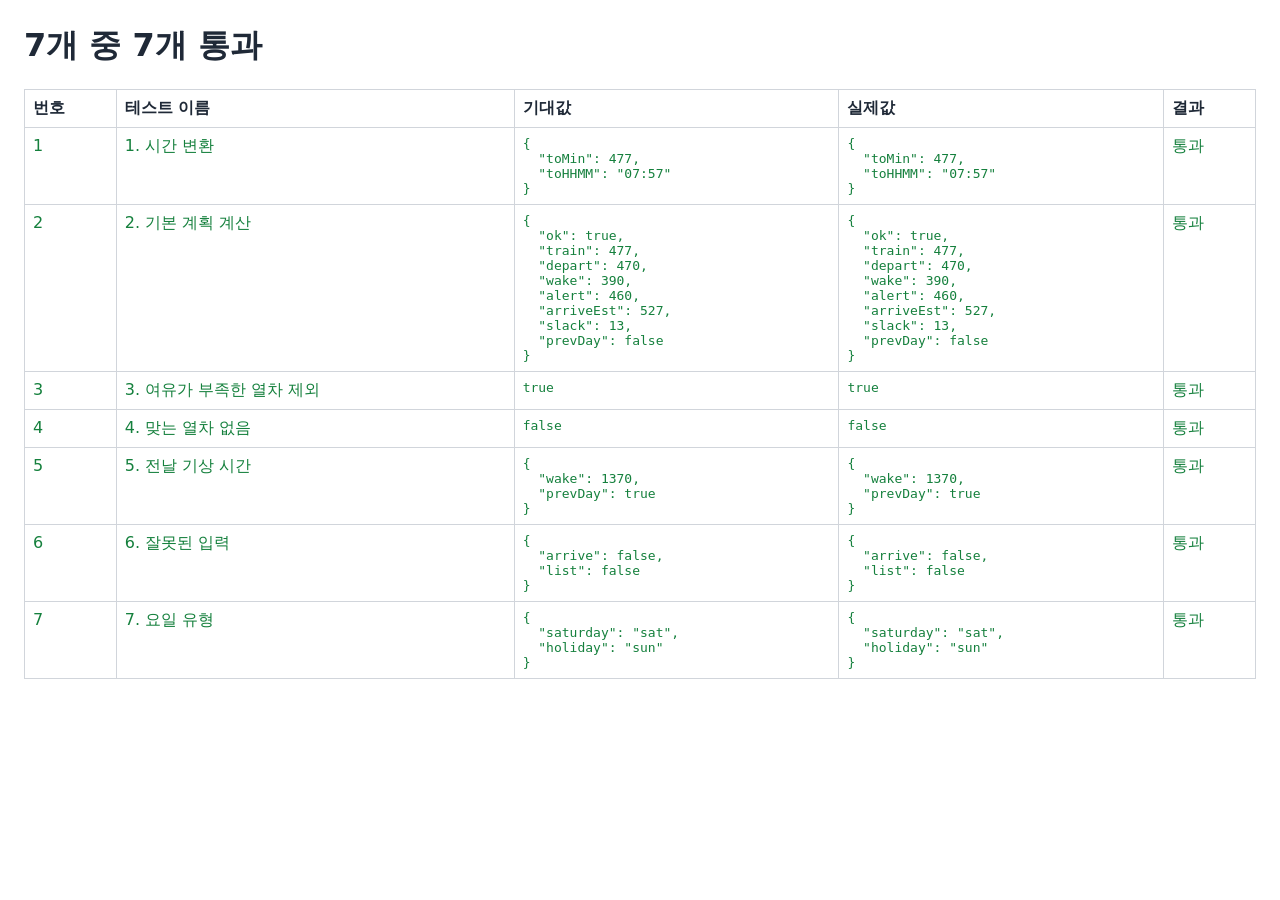
==== tests.html @ 693e3a7a "계산 테스트 7개 추가" ====
<!doctype html>
<html lang="ko">
<head>
  <meta charset="utf-8">
  <meta name="viewport" content="width=device-width, initial-scale=1">
  <title>나갈시간 테스트</title>
  <style>
    body {
      margin: 24px;
      font-family: system-ui, -apple-system, BlinkMacSystemFont, "Segoe UI", sans-serif;
      color: #1f2937;
    }

    table {
      border-collapse: collapse;
      width: 100%;
    }

    th,
    td {
      border: 1px solid #d1d5db;
      padding: 8px;
      text-align: left;
      vertical-align: top;
    }

    .passed {
      color: #15803d;
    }

    .failed {
      color: #dc2626;
    }

    pre {
      margin: 0;
      white-space: pre-wrap;
      word-break: break-word;
    }
  </style>
</head>
<body>
  <h1 id="summary">테스트 실행 중...</h1>
  <table>
    <thead>
      <tr>
        <th>번호</th>
        <th>테스트 이름</th>
        <th>기대값</th>
        <th>실제값</th>
        <th>결과</th>
      </tr>
    </thead>
    <tbody id="results"></tbody>
  </table>

  <script src="data/timetable.js"></script>
  <script src="js/time.js"></script>
  <script src="js/calc.js"></script>
  <script src="tests/tests.js"></script>
</body>
</html>
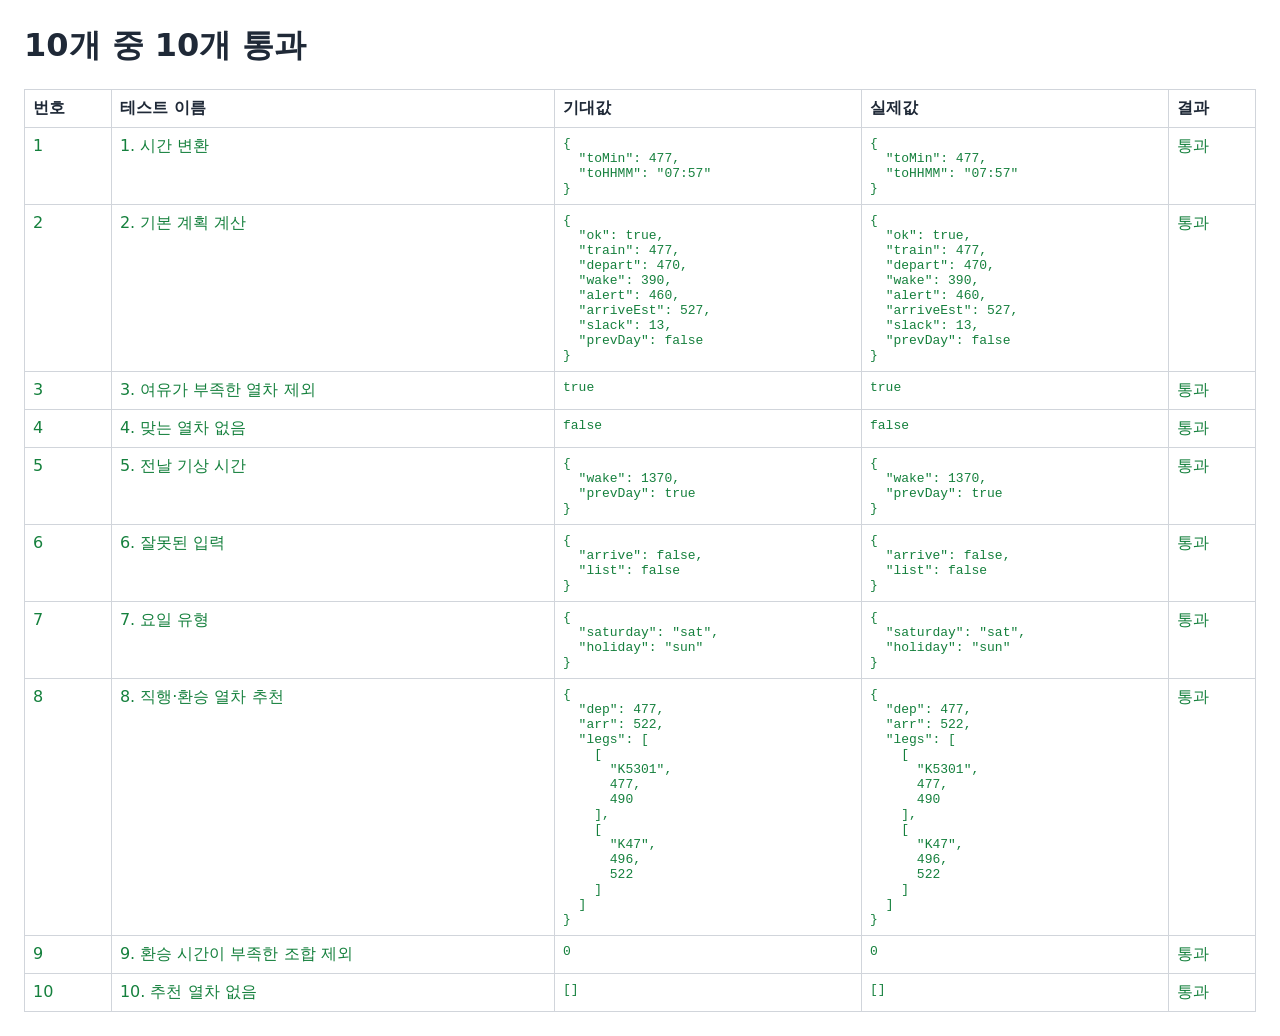
==== commit 56b8e7f6: "열차 추천 계산 추가" ====
--- a/tests.html
+++ b/tests.html
@@ -55,6 +55,7 @@
   </table>
 
   <script src="data/timetable.js"></script>
+  <script src="data/trips.js"></script>
   <script src="js/time.js"></script>
   <script src="js/calc.js"></script>
   <script src="tests/tests.js"></script>
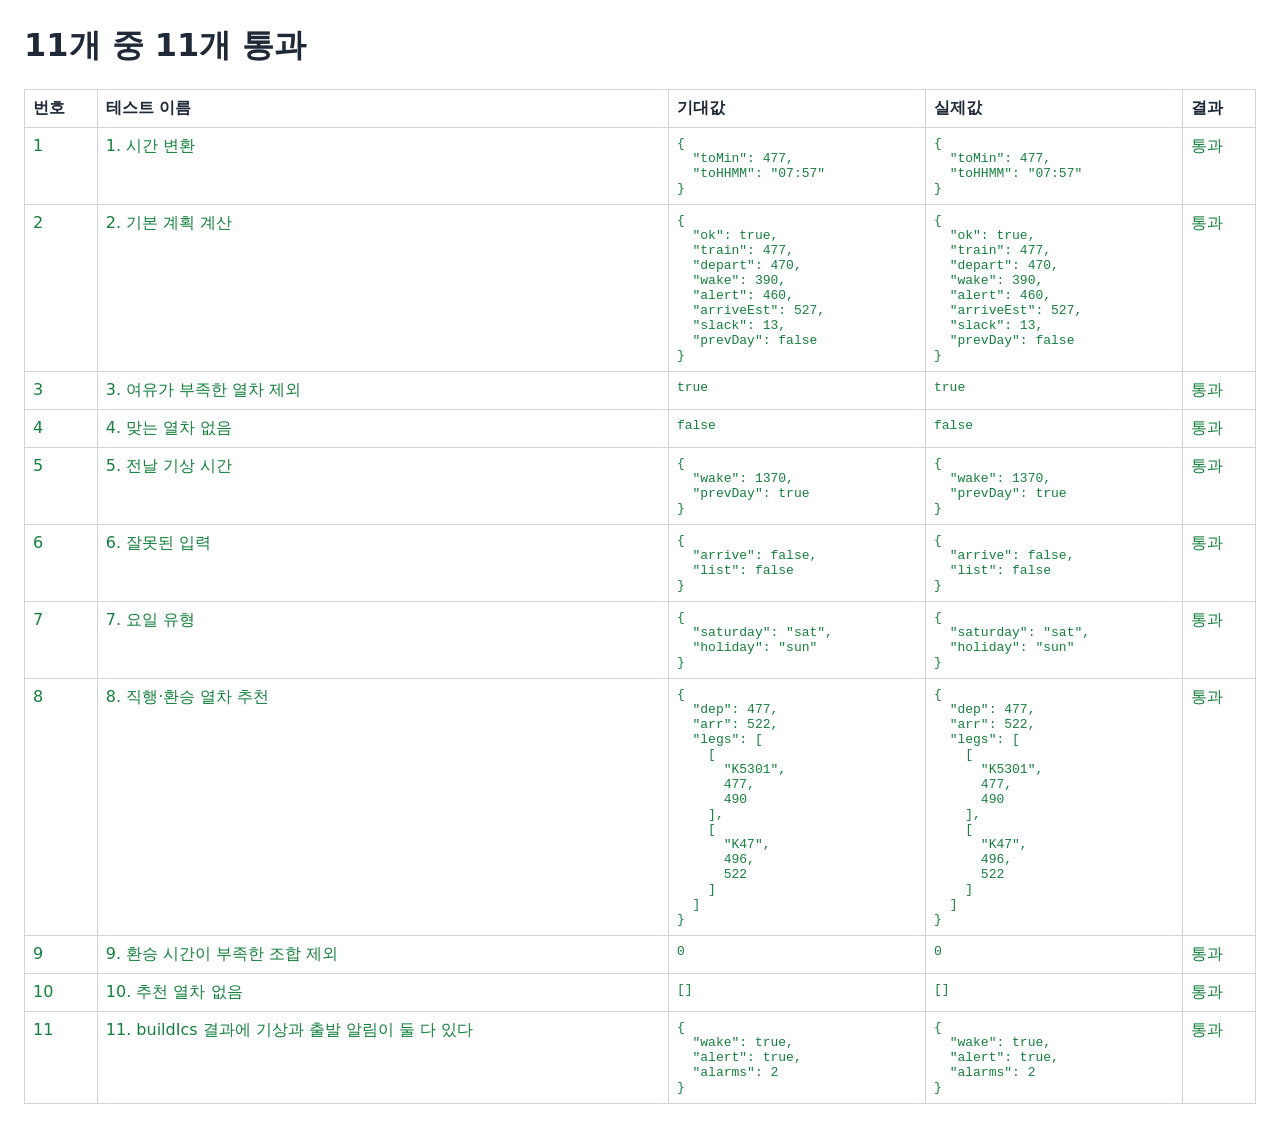
==== commit 0b054682: "캘린더에 기상 알림 추가" ====
--- a/tests.html
+++ b/tests.html
@@ -58,6 +58,7 @@
   <script src="data/trips.js"></script>
   <script src="js/time.js"></script>
   <script src="js/calc.js"></script>
+  <script src="js/ics.js"></script>
   <script src="tests/tests.js"></script>
 </body>
 </html>
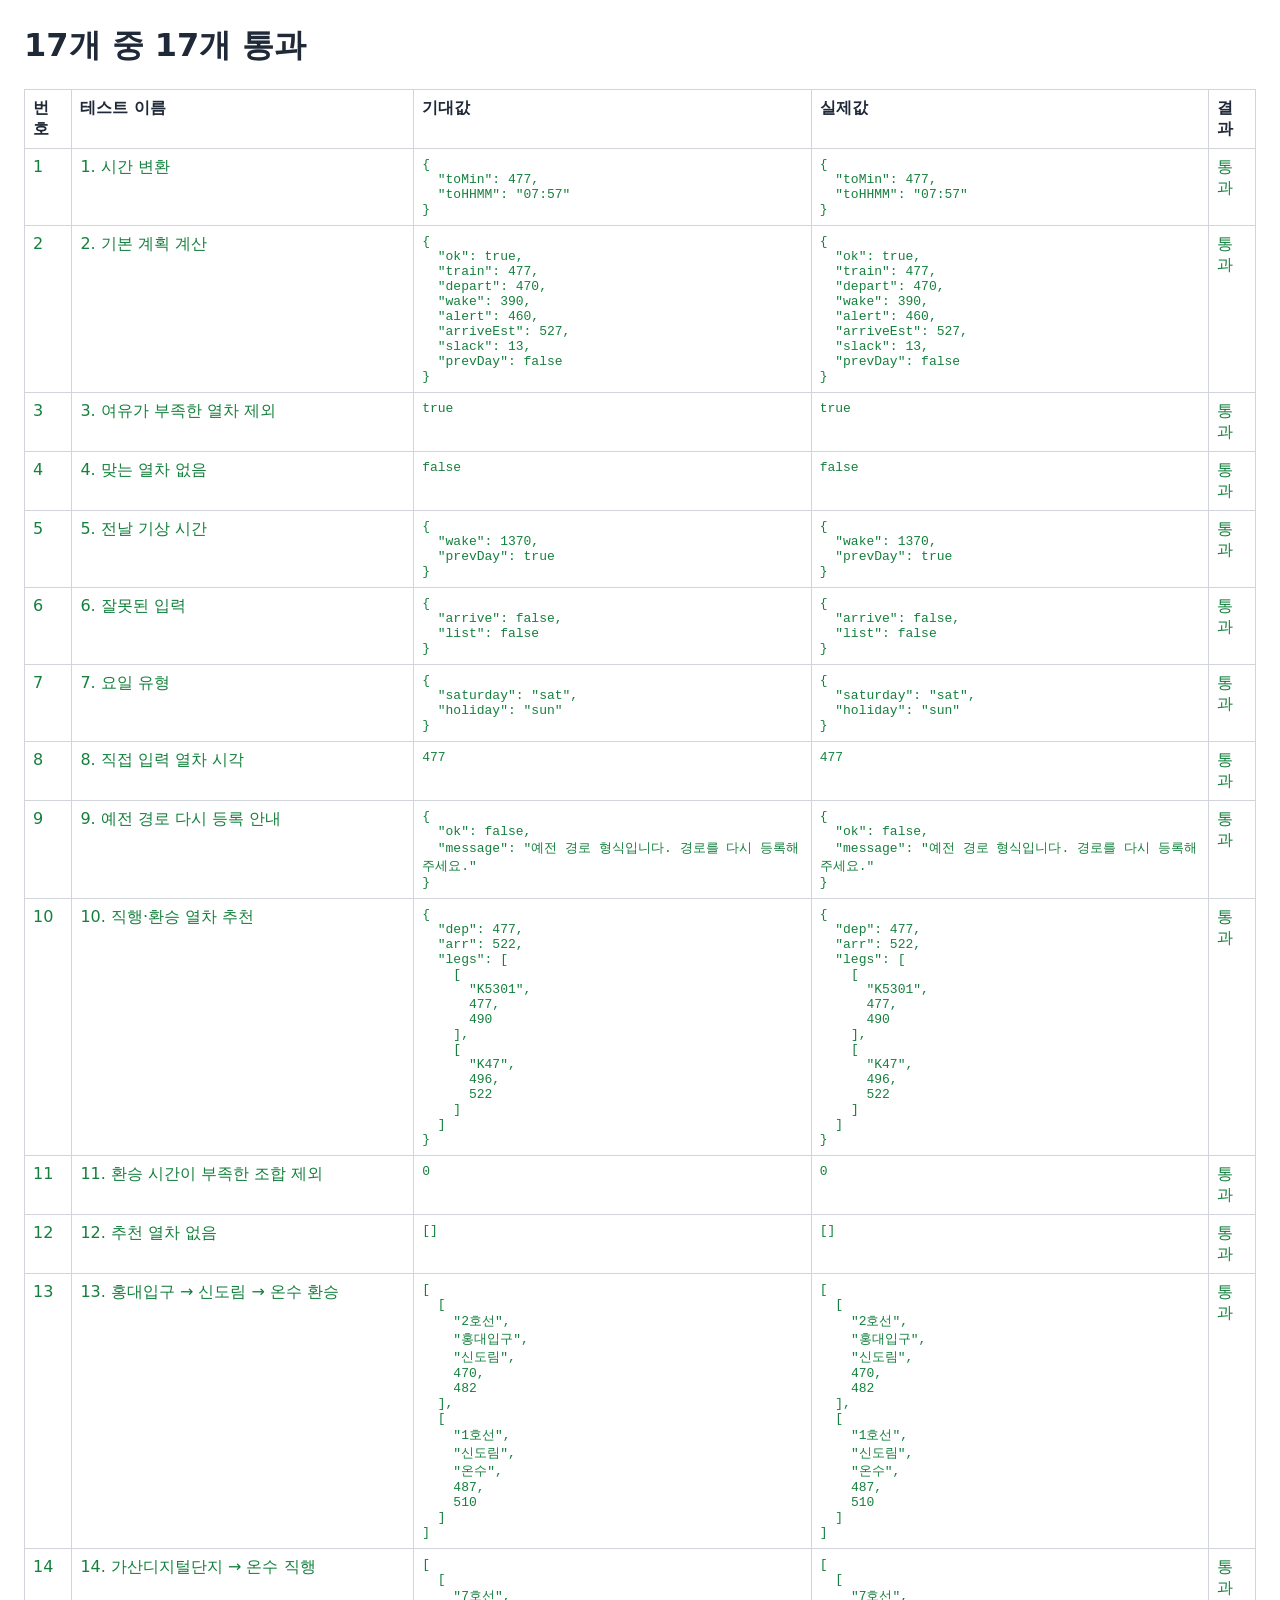
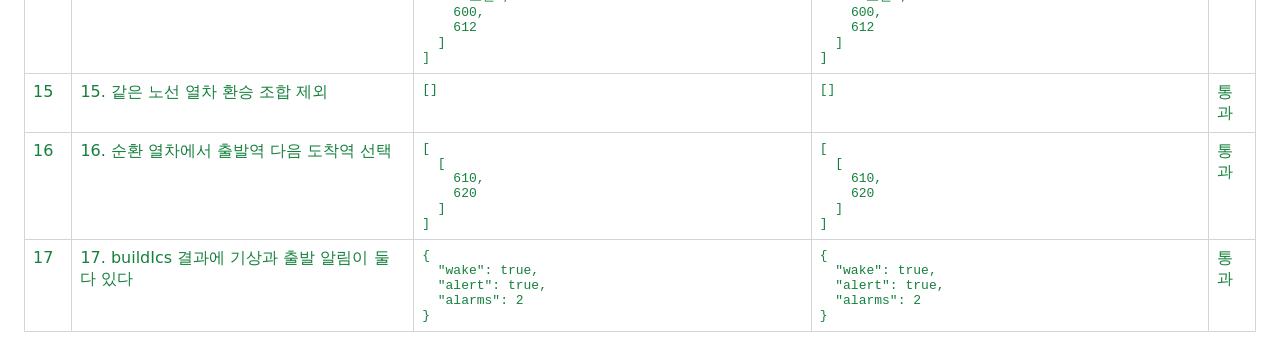
==== commit bb831b3b: "refactor: 시간표 선택 방식과 timetable.js 제거, 같은 노선 환승 제외·순환선 중복 역 처리 (테스트 17개)" ====
--- a/tests.html
+++ b/tests.html
@@ -54,7 +54,6 @@
     <tbody id="results"></tbody>
   </table>
 
-  <script src="data/timetable.js"></script>
   <script src="data/trips.js"></script>
   <script src="js/time.js"></script>
   <script src="js/calc.js"></script>
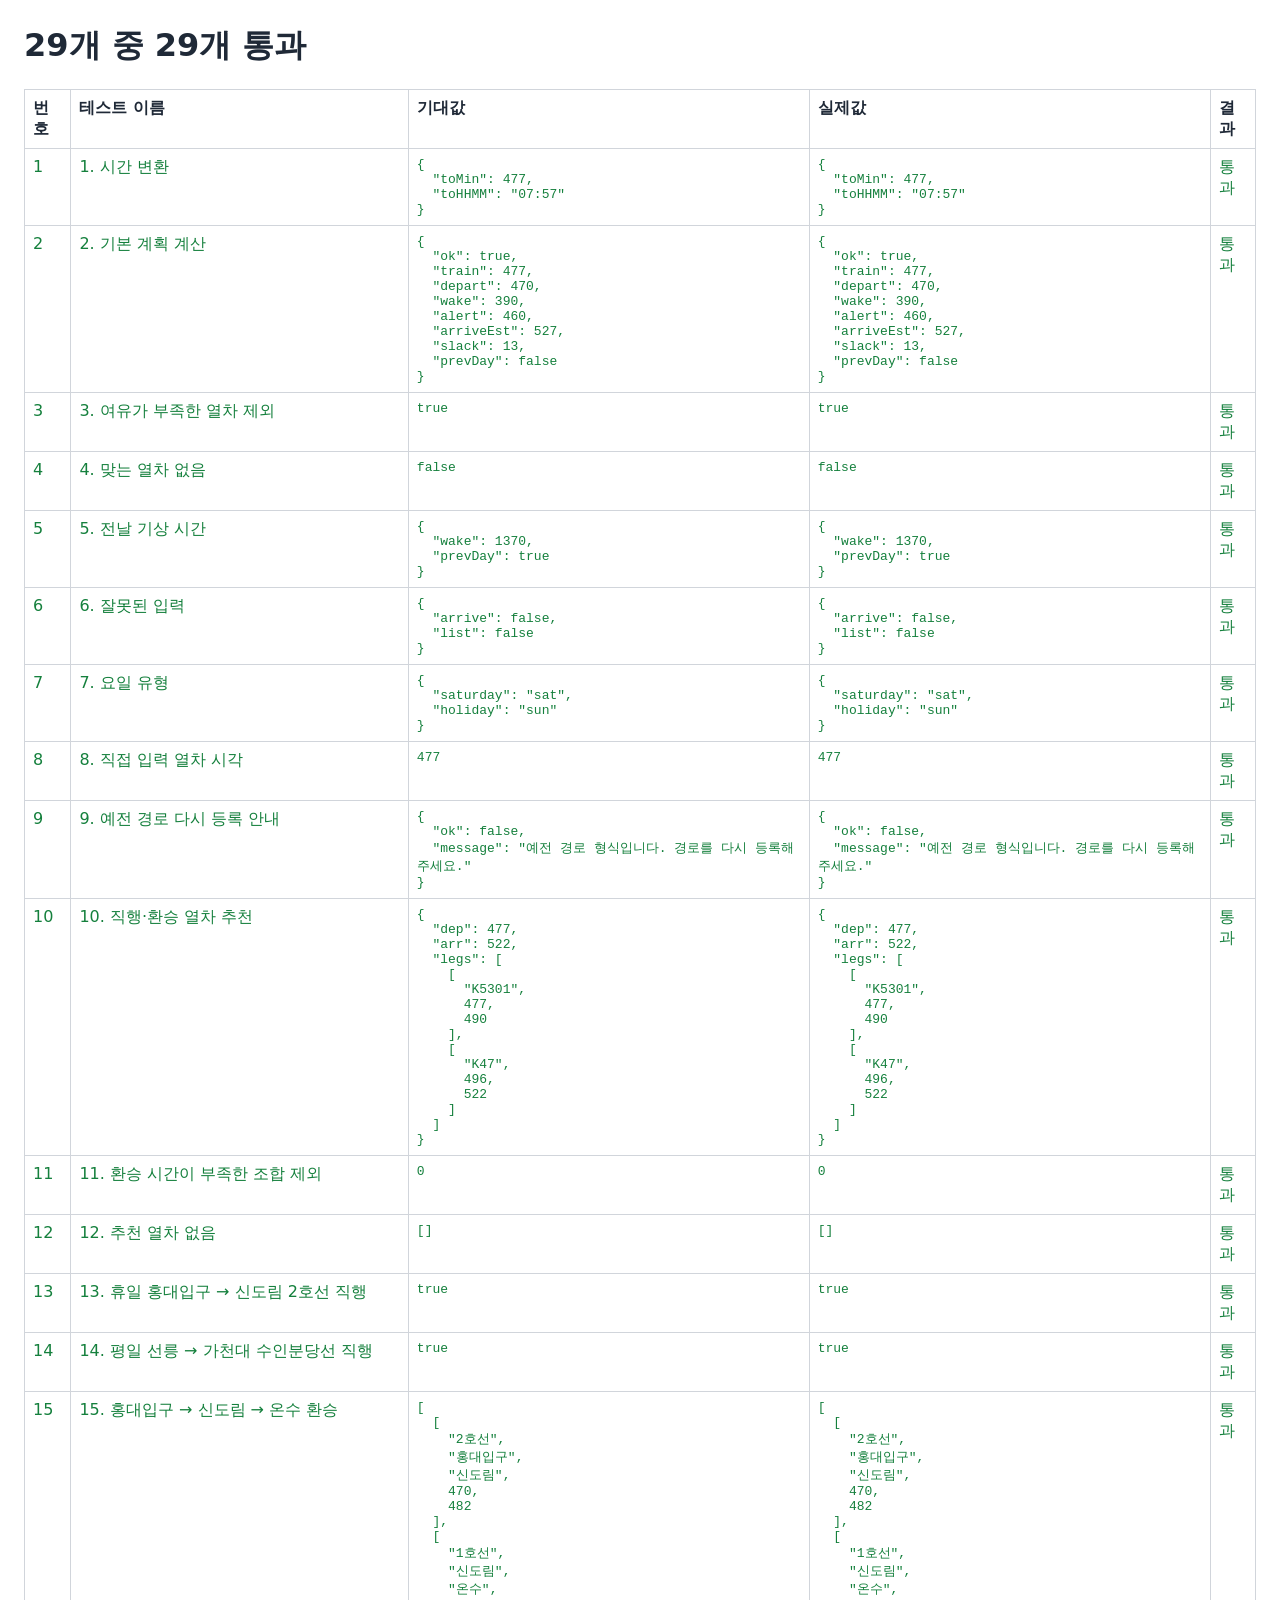
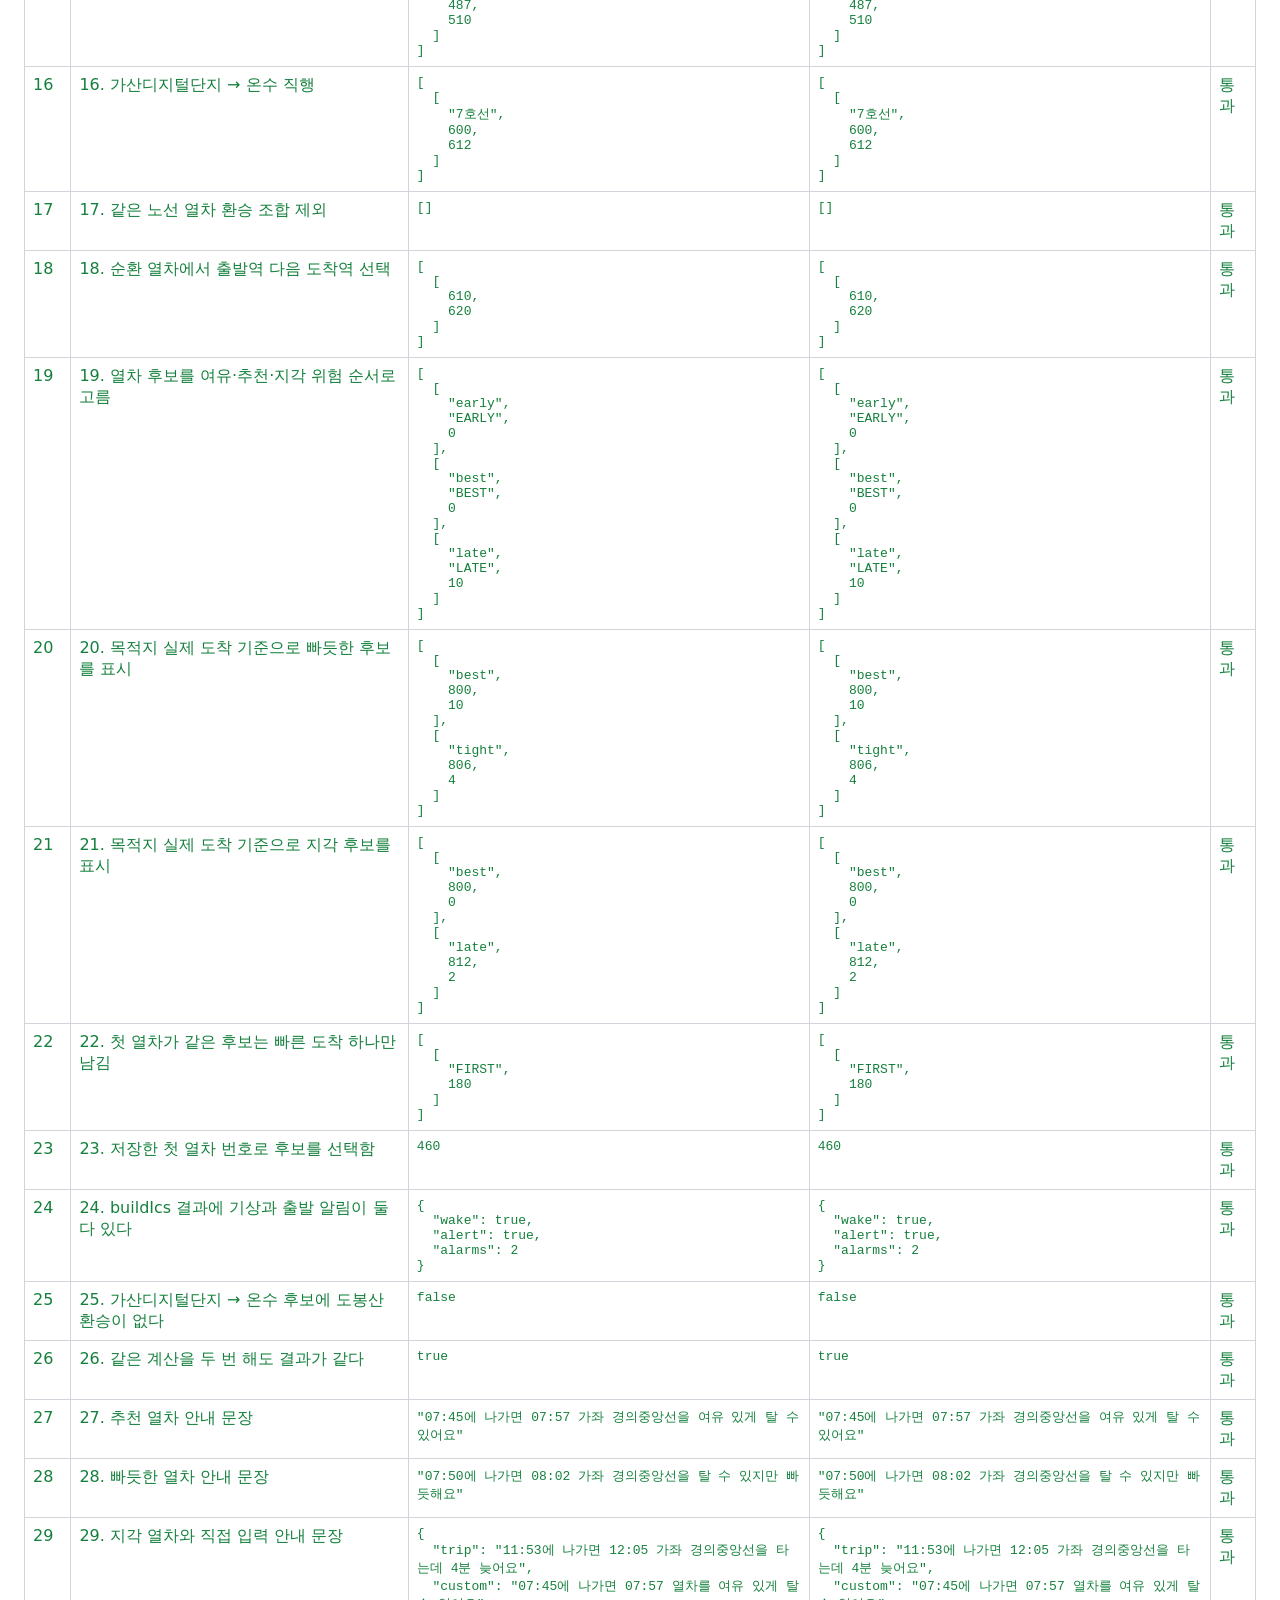
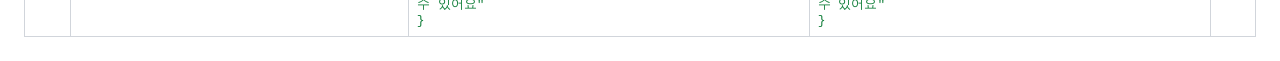
==== commit c29a4259: "perf: 열차 후보 캐시와 안내 문장 개선 collectTrips 결과를 조건별로 캐시하고 후보 상태별 완성 문장을 테스트한다.  Co-authored-by: Copilot <2" ====
--- a/tests.html
+++ b/tests.html
@@ -58,6 +58,7 @@
   <script src="js/time.js"></script>
   <script src="js/calc.js"></script>
   <script src="js/ics.js"></script>
+  <script src="js/ui.js"></script>
   <script src="tests/tests.js"></script>
 </body>
 </html>
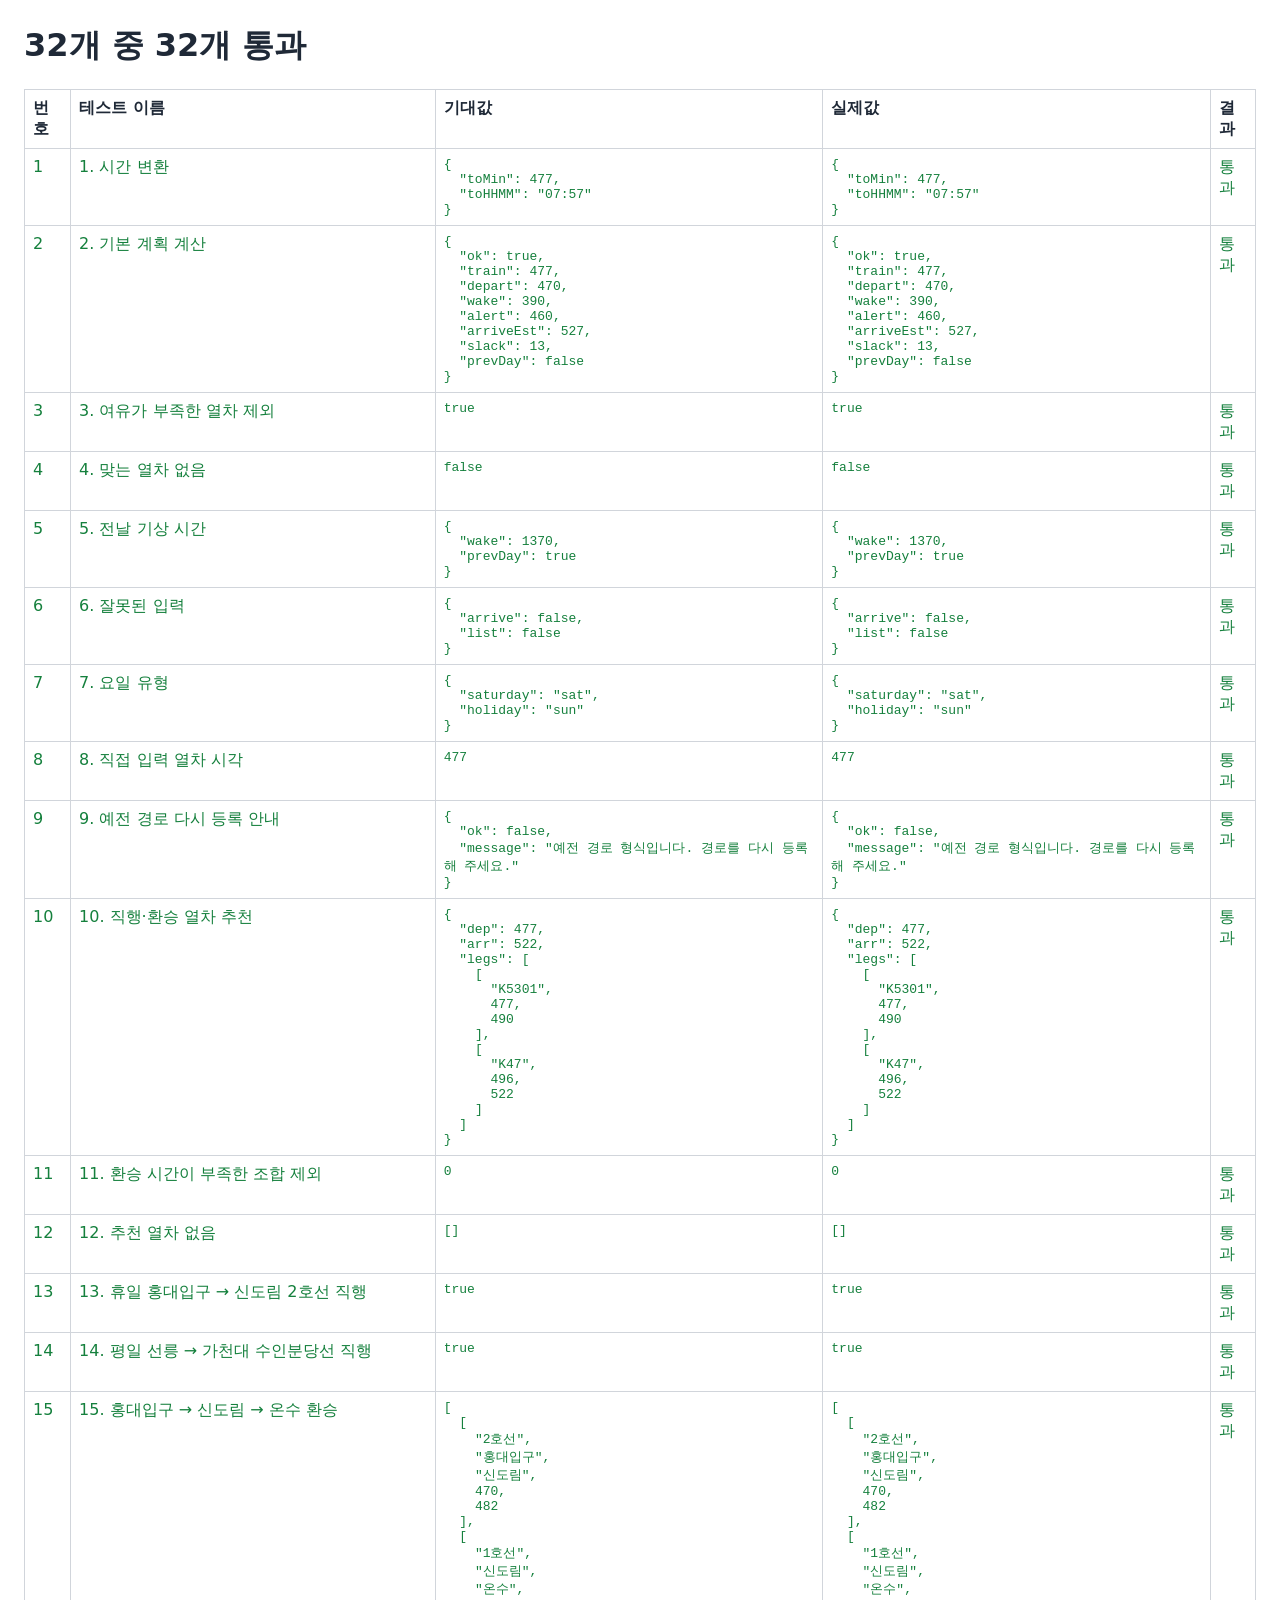
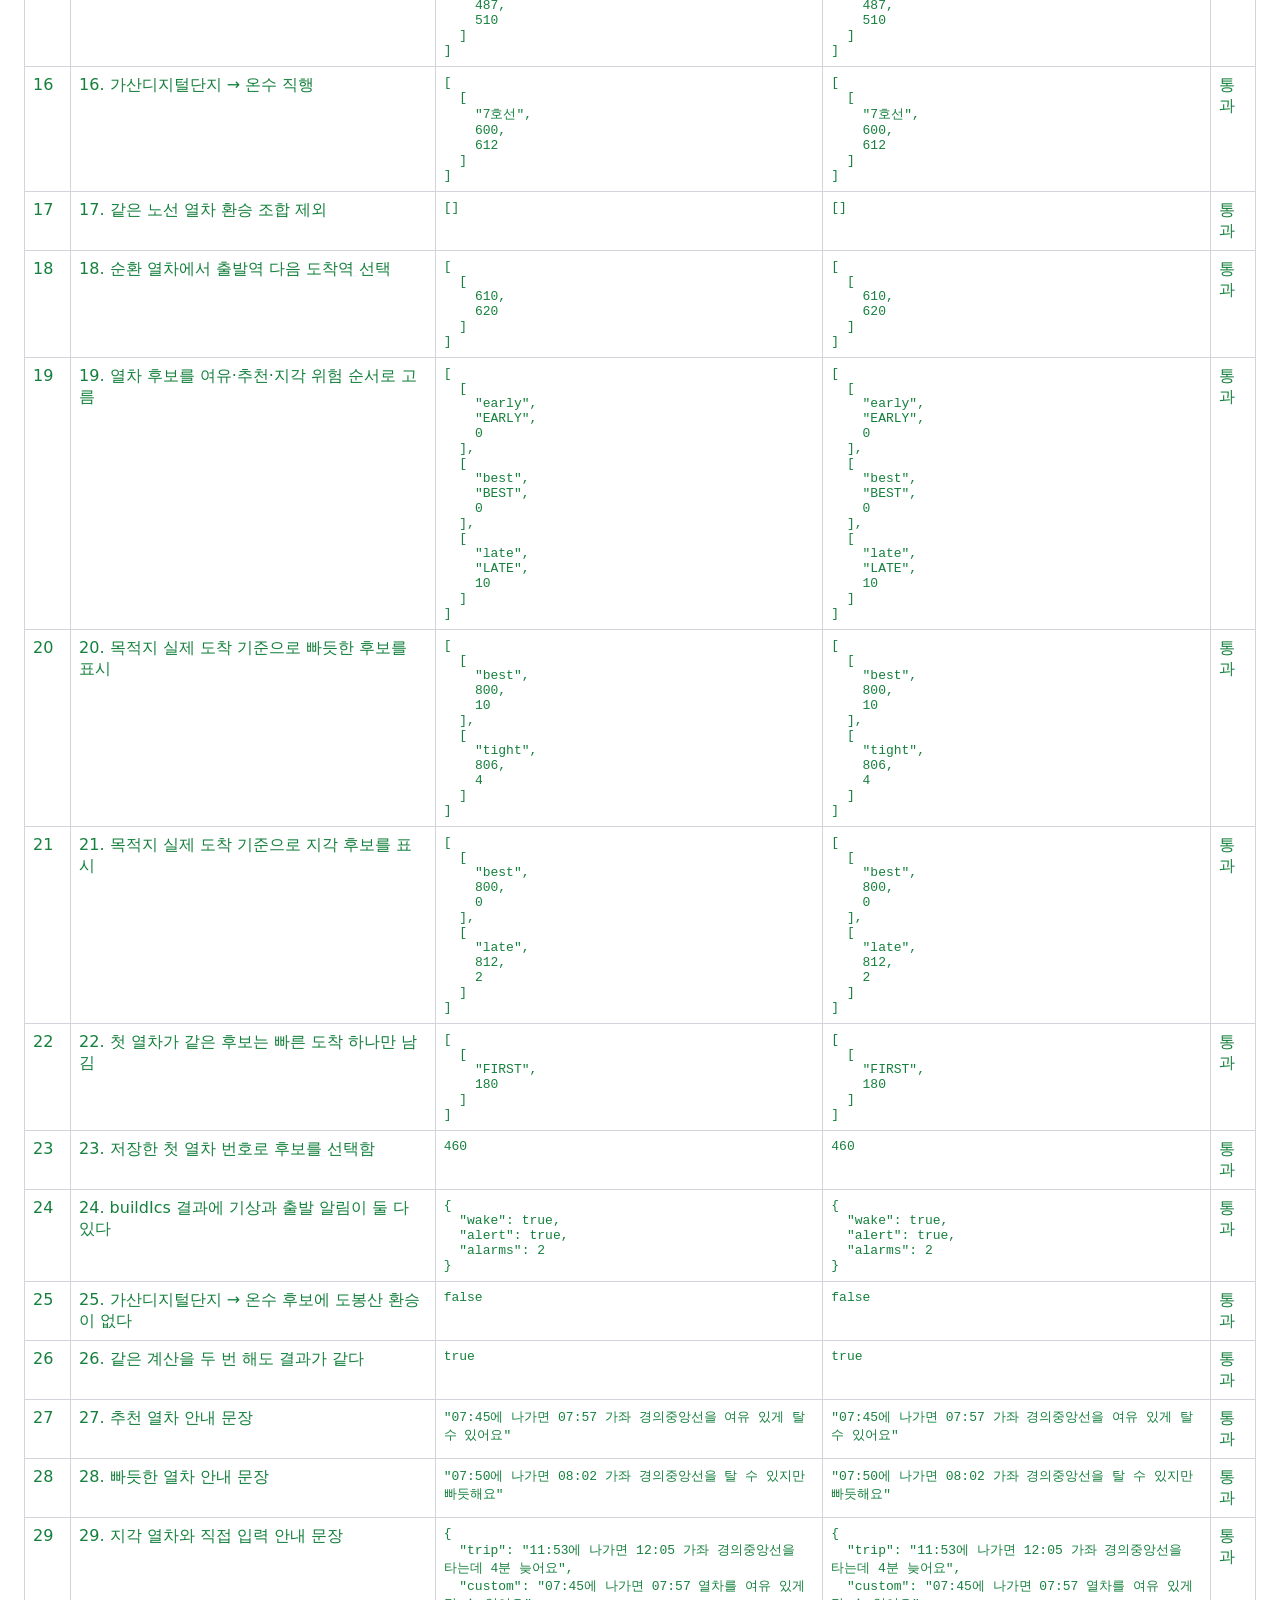
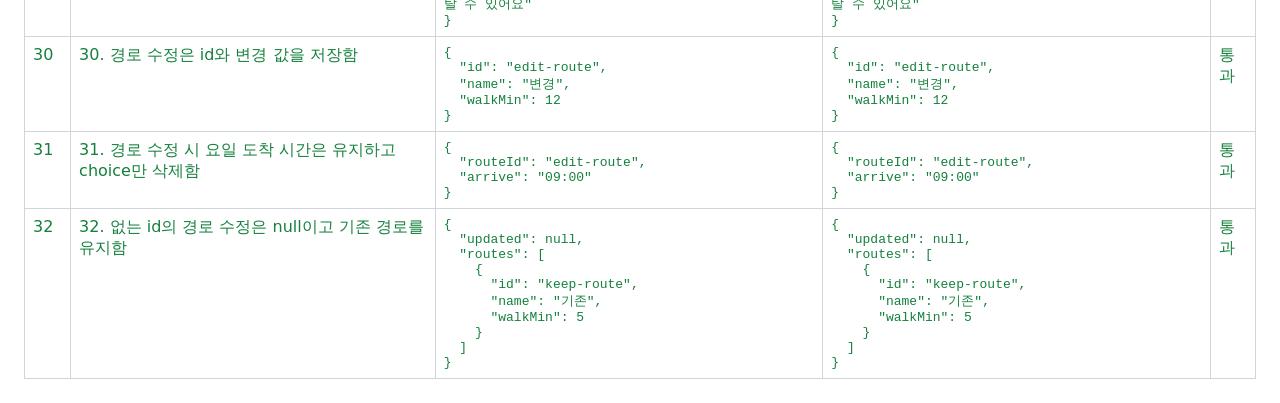
==== commit 62ca0e0b: "feat: 경로 수정 기능 추가 경로 카드에서 기존 경로를 수정하고 요일별 열차 선택을 안전하게 초기화한다.  Co-authored-by: Copilot <223556219+Cop" ====
--- a/tests.html
+++ b/tests.html
@@ -57,6 +57,7 @@
   <script src="data/trips.js"></script>
   <script src="js/time.js"></script>
   <script src="js/calc.js"></script>
+  <script src="js/storage.js"></script>
   <script src="js/ics.js"></script>
   <script src="js/ui.js"></script>
   <script src="tests/tests.js"></script>
